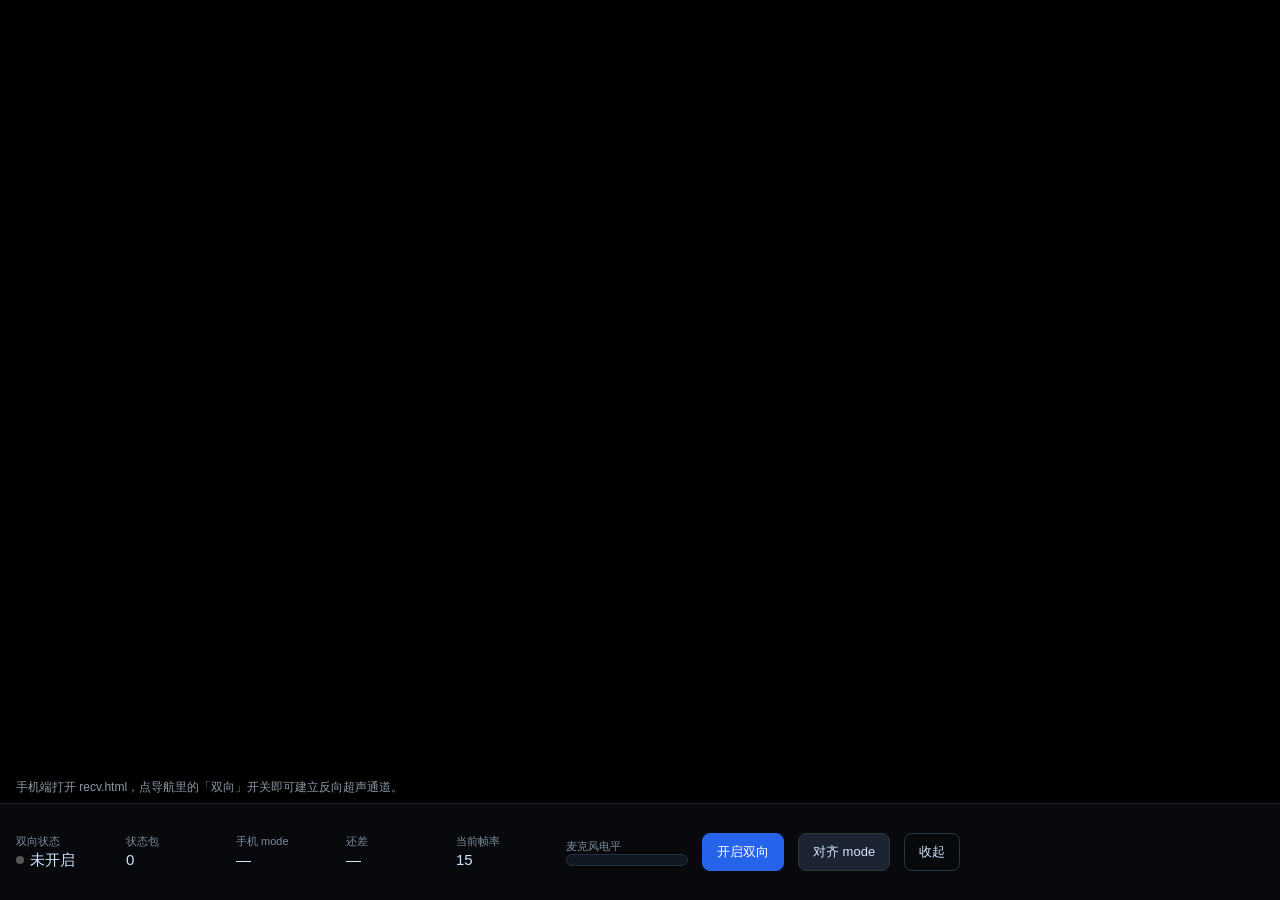
==== duplex.html @ 2a9c3bf8 "cimbar duplex: code + duplex ultrasonic channel (binaries in next commits)" ====
<!doctype html>
<html lang="zh-CN">
<head>
<meta charset="utf-8">
<meta name="viewport" content="width=device-width,initial-scale=1">
<title>Cimbar 双工 · 电脑端</title>
<style>
  html,body{margin:0;height:100%;background:#000;overflow:hidden;
    font:13px/1.5 -apple-system,"Segoe UI","Microsoft YaHei",sans-serif;color:#cfe3ff}
  #enc{position:fixed;inset:0 0 96px 0;border:0;width:100%;height:calc(100% - 96px);background:#000}
  #bar{position:fixed;left:0;right:0;bottom:0;height:96px;
    background:rgba(8,10,14,.92);border-top:1px solid #1d2530;
    display:flex;align-items:center;gap:14px;padding:0 16px;backdrop-filter:blur(6px)}
  .pill{display:flex;flex-direction:column;justify-content:center;min-width:96px}
  .pill b{font-size:11px;color:#7d8b9c;font-weight:400}
  .pill span{font-size:15px;font-variant-numeric:tabular-nums}
  .dot{display:inline-block;width:8px;height:8px;border-radius:50%;margin-right:6px;vertical-align:1px}
  .dot.off{background:#555} .dot.on{background:#2ea043} .dot.bad{background:#f85149}
  button{background:#1b2430;color:#cfe3ff;border:1px solid #2a3542;border-radius:8px;
    padding:9px 14px;font-size:13px;cursor:pointer}
  button:hover{background:#243040}
  button.primary{background:#2563eb;border-color:#2563eb;color:#fff}
  button.ghost{background:transparent}
  #meter{width:120px;height:10px;background:#121821;border:1px solid #24303d;border-radius:6px;overflow:hidden}
  #meter>i{display:block;height:100%;width:0;background:linear-gradient(90deg,#2ea043,#d29922,#f85149)}
  #tip{position:fixed;left:16px;bottom:104px;right:16px;font-size:12px;color:#8b97a5;pointer-events:none}
  #mini{position:fixed;right:14px;bottom:104px;display:none}
  .folded #bar{height:40px} .folded #enc{height:calc(100% - 40px)}
  .folded .pill,.folded #meter,.folded #auth{display:none}
</style>
</head>
<body>

<iframe id="enc" src="encoder.html"></iframe>

<div id="tip">手机端打开 recv.html，点导航里的「双向」开关即可建立反向超声通道。</div>

<div id="bar">
  <div class="pill">
    <b>双向状态</b>
    <span id="link"><i class="dot off"></i>未开启</span>
  </div>
  <div class="pill">
    <b>状态包</b>
    <span id="pk">0</span>
  </div>
  <div class="pill">
    <b>手机 mode</b>
    <span id="md">—</span>
  </div>
  <div class="pill">
    <b>还差</b>
    <span id="need">—</span>
  </div>
  <div class="pill">
    <b>当前帧率</b>
    <span id="fps">15</span>
  </div>
  <div class="pill">
    <b>麦克风电平</b>
    <div id="meter"><i></i></div>
  </div>
  <button class="primary" id="btnOn">开启双向</button>
  <button id="btnMode" title="开播前把编码模式对齐手机锁定的模式">对齐 mode</button>
  <button class="ghost" id="btnFold">收起</button>
</div>

<script src="duplex.js"></script>
<script src="duplex-rx.js"></script>
<script>
(function(){
  var enc = document.getElementById('enc');
  var st  = DuplexRx.state;

  function spin(el){ return el.querySelector('.dot'); }

  window.DuplexUI = function(){
    var s = st;
    var link = document.getElementById('link');
    var dot = link.querySelector('.dot');
    if (!s.on) { dot.className = 'dot off'; link.innerHTML = '<i class="dot off"></i>未开启'; }
    else if (s.fallback) { dot.className = 'dot bad'; link.innerHTML = '<i class="dot bad"></i>失联 · 已回退单向'; }
    else if (s.packets > 0) { dot.className = 'dot on'; link.innerHTML = '<i class="dot on"></i>在线'; }
    else { dot.className = 'dot'; link.innerHTML = '<i class="dot"></i>等待手机'; }

    document.getElementById('pk').textContent = s.packets;
    var ls = s.lastStatus;
    document.getElementById('md').textContent = ls ? (DuplexRx.modeName(ls.mode) + ' (' + ls.mode + ')') : '—';
    document.getElementById('need').textContent = ls ? (ls.need ? ls.need + ' 块' : '—') : '—';
    document.getElementById('fps').textContent = s.curFps;

    var m = document.getElementById('meter').querySelector('i');
    var lv = Math.min(1, s.level * 12);
    m.style.width = (lv * 100).toFixed(1) + '%';
    s.peak = 0;   // 峰值按帧清零，避免一直停在历史最大值
  };

  window.DuplexLog = function(msg){
    var t = document.getElementById('tip');
    if (t) { t.textContent = msg; t.style.color = '#9fb4cc'; }
    console.log(msg);
  };

  function target(){ return { Main: enc.contentWindow.Main, isPaused: function(){ return enc.contentWindow.Main.isPaused(); } }; }

  document.getElementById('btnOn').onclick = async function(){
    var ok = await DuplexRx.start(function(){ return enc.contentWindow; });
    this.textContent = ok ? '双向：开' : '开启失败';
    if (!ok) this.classList.remove('primary');
    DuplexUI();
  };

  document.getElementById('btnMode').onclick = function(){ DuplexRx.applyModeFromPhone(); DuplexUI(); };

  document.getElementById('btnFold').onclick = function(){
    document.body.classList.toggle('folded');
    this.textContent = document.body.classList.contains('folded') ? '展开' : '收起';
  };

  // 电平表刷新（独立于状态包节拍，方便自检时看"到底有没有听到"）
  setInterval(function(){
    if (st.on) {
      var m = document.getElementById('meter').querySelector('i');
      m.style.width = (Math.min(1, st.level * 12) * 100).toFixed(1) + '%';
    }
  }, 120);

  enc.addEventListener('load', function(){ DuplexUI(); });
  DuplexUI();
})();
</script>
</body>
</html>
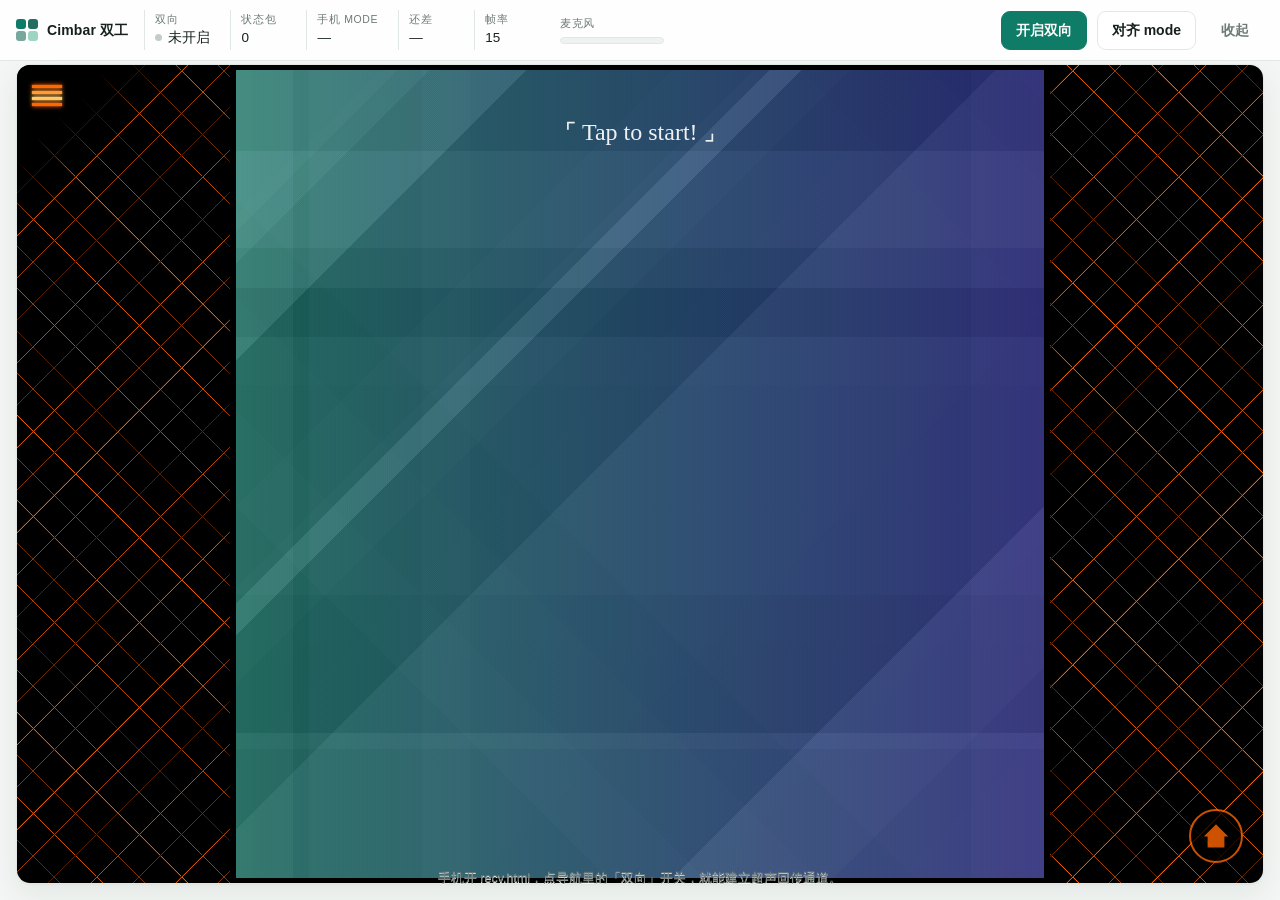
==== commit 05f5165e: "rebuild landing page (light), drop license gate, light control bar" ====
--- a/duplex.html
+++ b/duplex.html
@@ -5,65 +5,103 @@
 <meta name="viewport" content="width=device-width,initial-scale=1">
 <title>Cimbar 双工 · 电脑端</title>
 <style>
-  html,body{margin:0;height:100%;background:#000;overflow:hidden;
-    font:13px/1.5 -apple-system,"Segoe UI","Microsoft YaHei",sans-serif;color:#cfe3ff}
-  #enc{position:fixed;inset:0 0 96px 0;border:0;width:100%;height:calc(100% - 96px);background:#000}
-  #bar{position:fixed;left:0;right:0;bottom:0;height:96px;
-    background:rgba(8,10,14,.92);border-top:1px solid #1d2530;
-    display:flex;align-items:center;gap:14px;padding:0 16px;backdrop-filter:blur(6px)}
-  .pill{display:flex;flex-direction:column;justify-content:center;min-width:96px}
-  .pill b{font-size:11px;color:#7d8b9c;font-weight:400}
-  .pill span{font-size:15px;font-variant-numeric:tabular-nums}
-  .dot{display:inline-block;width:8px;height:8px;border-radius:50%;margin-right:6px;vertical-align:1px}
-  .dot.off{background:#555} .dot.on{background:#2ea043} .dot.bad{background:#f85149}
-  button{background:#1b2430;color:#cfe3ff;border:1px solid #2a3542;border-radius:8px;
-    padding:9px 14px;font-size:13px;cursor:pointer}
-  button:hover{background:#243040}
-  button.primary{background:#2563eb;border-color:#2563eb;color:#fff}
-  button.ghost{background:transparent}
-  #meter{width:120px;height:10px;background:#121821;border:1px solid #24303d;border-radius:6px;overflow:hidden}
-  #meter>i{display:block;height:100%;width:0;background:linear-gradient(90deg,#2ea043,#d29922,#f85149)}
-  #tip{position:fixed;left:16px;bottom:104px;right:16px;font-size:12px;color:#8b97a5;pointer-events:none}
-  #mini{position:fixed;right:14px;bottom:104px;display:none}
-  .folded #bar{height:40px} .folded #enc{height:calc(100% - 40px)}
-  .folded .pill,.folded #meter,.folded #auth{display:none}
+  :root{
+    --bg:#f3f6f4; --surface:#fff; --ink:#16211e; --muted:#6d7a75;
+    --line:#e1e8e4; --accent:#0e7c66; --accent-deep:#0a5f4f; --accent-soft:#e8f5f0;
+    --good:#1f7a4d; --bad:#b4423a; --shadow:0 1px 2px rgba(20,40,35,.04),0 10px 30px rgba(20,40,35,.07);
+  }
+  *{box-sizing:border-box}
+  html,body{height:100%;margin:0;background:var(--bg);color:var(--ink);
+    font:14px/1.5 -apple-system,BlinkMacSystemFont,"Segoe UI","PingFang SC","Microsoft YaHei",sans-serif}
+
+  #bar{
+    position:fixed;inset:0 0 auto 0;z-index:10;
+    display:flex;align-items:center;gap:10px;flex-wrap:wrap;
+    padding:10px 16px;background:rgba(255,255,255,.88);backdrop-filter:blur(10px);
+    border-bottom:1px solid var(--line)
+  }
+  .brand{display:flex;align-items:center;gap:9px;margin-right:6px}
+  .mark{width:22px;height:22px;display:grid;grid-template-columns:1fr 1fr;grid-template-rows:1fr 1fr;gap:2px}
+  .mark i{display:block;border-radius:3px;background:var(--accent)}
+  .mark i:nth-child(2){opacity:.9;background:var(--accent-deep)}
+  .mark i:nth-child(3){opacity:.55;background:var(--accent-deep)}
+  .mark i:nth-child(4){background:#9ed4c4}
+  .brand strong{font-weight:650;letter-spacing:.01em}
+
+  .stat{display:flex;flex-direction:column;min-width:66px;padding:2px 10px;border-left:1px solid var(--line)}
+  .stat b{font-size:10.5px;letter-spacing:.06em;color:var(--muted);font-weight:500;text-transform:uppercase}
+  .stat span{font-size:13.5px;font-variant-numeric:tabular-nums}
+
+  #link{display:flex;align-items:center;gap:6px}
+  .dot{width:7px;height:7px;border-radius:50%;background:#c3cdc8;flex:0 0 7px}
+  .dot.on{background:var(--good)} .dot.bad{background:var(--bad)}
+
+  #meter{width:104px;height:7px;background:#eef2f0;border:1px solid var(--line);border-radius:6px;overflow:hidden;margin-top:5px}
+  #meter>i{display:block;height:100%;width:0;background:linear-gradient(90deg,#3fa37a,#c9a227,#b4423a);transition:width .12s linear}
+
+  .spacer{flex:1 1 auto}
+  button{
+    font:inherit;font-weight:600;cursor:pointer;border-radius:9px;padding:8px 14px;
+    background:var(--surface);color:var(--ink);border:1px solid var(--line);
+    transition:background .15s ease,border-color .15s ease,transform .1s ease
+  }
+  button:hover{background:#f7faf8;border-color:#d2dbd7}
+  button:active{transform:translateY(1px)}
+  button.primary{background:var(--accent);border-color:var(--accent);color:#fff}
+  button.primary:hover{background:var(--accent-deep);border-color:var(--accent-deep)}
+  button.ghost{background:transparent;color:var(--muted);border-color:transparent}
+  button.ghost:hover{background:#f1f5f3;color:var(--ink)}
+
+  #stage{position:fixed;inset:0;padding:64px 16px 16px;display:flex}
+  #frame{
+    flex:1;display:flex;background:var(--surface);border:1px solid var(--line);
+    border-radius:14px;box-shadow:var(--shadow);overflow:hidden
+  }
+  #enc{flex:1;border:0;width:100%;height:100%;background:#fff;display:block}
+
+  #tip{
+    position:fixed;left:16px;right:16px;bottom:12px;z-index:9;
+    font-size:12.5px;color:var(--muted);text-align:center;pointer-events:none;
+    text-shadow:0 1px 0 rgba(255,255,255,.9)
+  }
+
+  .folded #bar .stat,.folded #bar #meter,.folded #bar #link{display:none}
+  .folded #stage{padding-top:56px}
 </style>
 </head>
 <body>
 
-<iframe id="enc" src="encoder.html"></iframe>
+<div id="bar">
+  <div class="brand">
+    <div class="mark" aria-hidden="true"><i></i><i></i><i></i><i></i></div>
+    <strong>Cimbar 双工</strong>
+  </div>
 
-<div id="tip">手机端打开 recv.html，点导航里的「双向」开关即可建立反向超声通道。</div>
-
-<div id="bar">
-  <div class="pill">
-    <b>双向状态</b>
-    <span id="link"><i class="dot off"></i>未开启</span>
+  <div class="stat">
+    <b>双向</b>
+    <span id="link"><i class="dot"></i>未开启</span>
   </div>
-  <div class="pill">
-    <b>状态包</b>
-    <span id="pk">0</span>
-  </div>
-  <div class="pill">
-    <b>手机 mode</b>
-    <span id="md">—</span>
-  </div>
-  <div class="pill">
-    <b>还差</b>
-    <span id="need">—</span>
-  </div>
-  <div class="pill">
-    <b>当前帧率</b>
-    <span id="fps">15</span>
-  </div>
-  <div class="pill">
-    <b>麦克风电平</b>
+  <div class="stat"><b>状态包</b><span id="pk">0</span></div>
+  <div class="stat"><b>手机 mode</b><span id="md">—</span></div>
+  <div class="stat"><b>还差</b><span id="need">—</span></div>
+  <div class="stat"><b>帧率</b><span id="fps">15</span></div>
+  <div class="stat" style="border-left:0">
+    <b>麦克风</b>
     <div id="meter"><i></i></div>
   </div>
+
+  <div class="spacer"></div>
+
   <button class="primary" id="btnOn">开启双向</button>
   <button id="btnMode" title="开播前把编码模式对齐手机锁定的模式">对齐 mode</button>
   <button class="ghost" id="btnFold">收起</button>
 </div>
+
+<div id="stage">
+  <div id="frame"><iframe id="enc" src="encoder.html"></iframe></div>
+</div>
+
+<div id="tip">手机开 recv.html，点导航里的「双向」开关，就能建立超声回传通道。</div>
 
 <script src="duplex.js"></script>
 <script src="duplex-rx.js"></script>
@@ -72,36 +110,27 @@
   var enc = document.getElementById('enc');
   var st  = DuplexRx.state;
 
-  function spin(el){ return el.querySelector('.dot'); }
+  window.DuplexUI = function(){
+    var link = document.getElementById('link');
+    var s = st;
 
-  window.DuplexUI = function(){
-    var s = st;
-    var link = document.getElementById('link');
-    var dot = link.querySelector('.dot');
-    if (!s.on) { dot.className = 'dot off'; link.innerHTML = '<i class="dot off"></i>未开启'; }
-    else if (s.fallback) { dot.className = 'dot bad'; link.innerHTML = '<i class="dot bad"></i>失联 · 已回退单向'; }
-    else if (s.packets > 0) { dot.className = 'dot on'; link.innerHTML = '<i class="dot on"></i>在线'; }
-    else { dot.className = 'dot'; link.innerHTML = '<i class="dot"></i>等待手机'; }
+    if (!s.on)            link.innerHTML = '<i class="dot"></i>未开启';
+    else if (s.fallback)  link.innerHTML = '<i class="dot bad"></i>失联 · 已回退单向';
+    else if (s.packets>0) link.innerHTML = '<i class="dot on"></i>在线';
+    else                  link.innerHTML = '<i class="dot"></i>等待手机';
 
     document.getElementById('pk').textContent = s.packets;
     var ls = s.lastStatus;
-    document.getElementById('md').textContent = ls ? (DuplexRx.modeName(ls.mode) + ' (' + ls.mode + ')') : '—';
+    document.getElementById('md').textContent   = ls ? DuplexRx.modeName(ls.mode) : '—';
     document.getElementById('need').textContent = ls ? (ls.need ? ls.need + ' 块' : '—') : '—';
-    document.getElementById('fps').textContent = s.curFps;
-
-    var m = document.getElementById('meter').querySelector('i');
-    var lv = Math.min(1, s.level * 12);
-    m.style.width = (lv * 100).toFixed(1) + '%';
-    s.peak = 0;   // 峰值按帧清零，避免一直停在历史最大值
+    document.getElementById('fps').textContent  = s.curFps;
   };
 
   window.DuplexLog = function(msg){
     var t = document.getElementById('tip');
-    if (t) { t.textContent = msg; t.style.color = '#9fb4cc'; }
+    if (t) t.textContent = msg;
     console.log(msg);
   };
-
-  function target(){ return { Main: enc.contentWindow.Main, isPaused: function(){ return enc.contentWindow.Main.isPaused(); } }; }
 
   document.getElementById('btnOn').onclick = async function(){
     var ok = await DuplexRx.start(function(){ return enc.contentWindow; });
@@ -117,15 +146,13 @@
     this.textContent = document.body.classList.contains('folded') ? '展开' : '收起';
   };
 
-  // 电平表刷新（独立于状态包节拍，方便自检时看"到底有没有听到"）
   setInterval(function(){
-    if (st.on) {
-      var m = document.getElementById('meter').querySelector('i');
-      m.style.width = (Math.min(1, st.level * 12) * 100).toFixed(1) + '%';
-    }
+    if (!st.on) return;
+    var m = document.querySelector('#meter > i');
+    m.style.width = (Math.min(1, st.level * 12) * 100).toFixed(1) + '%';
   }, 120);
 
-  enc.addEventListener('load', function(){ DuplexUI(); });
+  enc.addEventListener('load', DuplexUI);
   DuplexUI();
 })();
 </script>
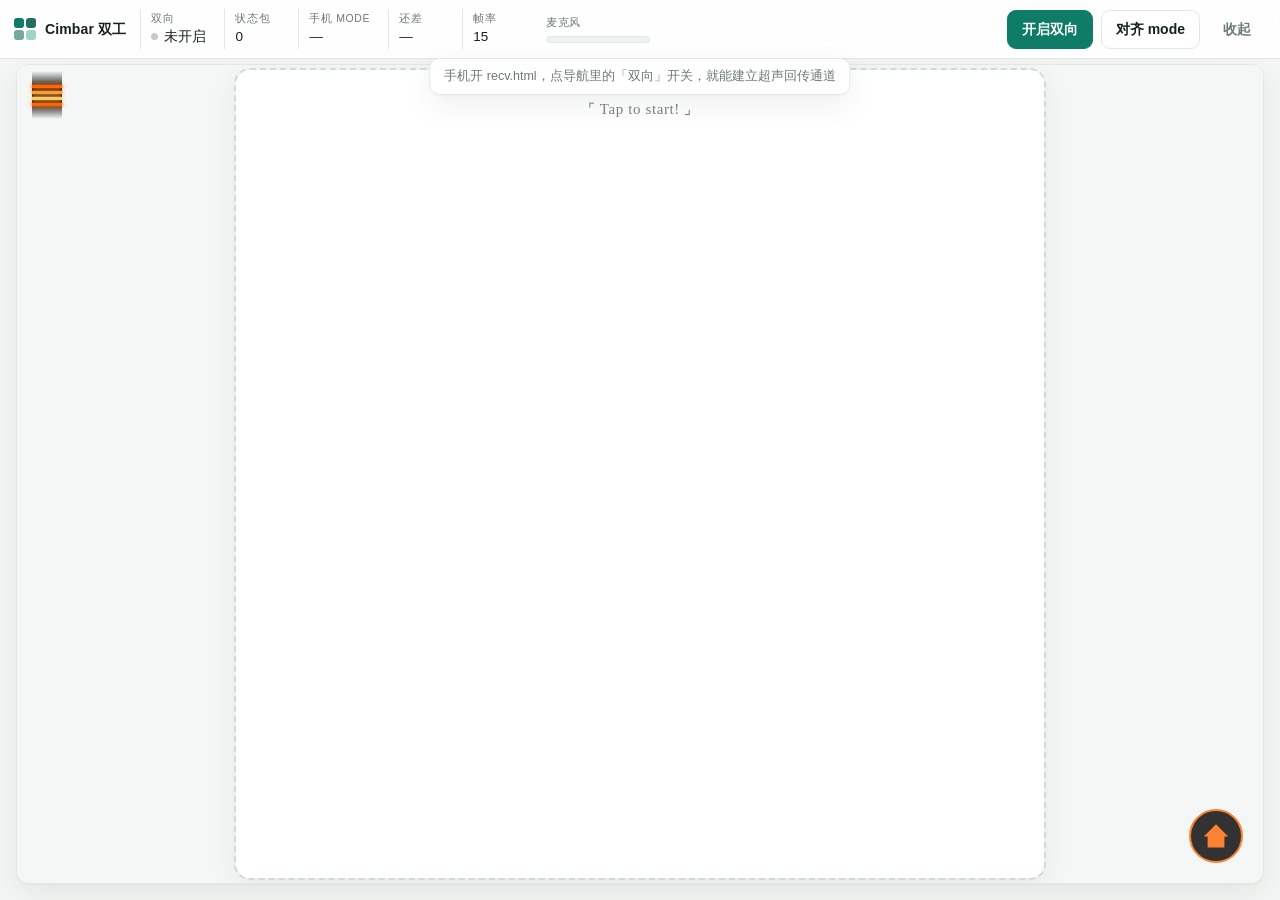
==== commit 5cbaff46: "light theme: encoder drop zone + duplex bar layout/toast" ====
--- a/duplex.html
+++ b/duplex.html
@@ -16,9 +16,9 @@
 
   #bar{
     position:fixed;inset:0 0 auto 0;z-index:10;
-    display:flex;align-items:center;gap:10px;flex-wrap:wrap;
-    padding:10px 16px;background:rgba(255,255,255,.88);backdrop-filter:blur(10px);
-    border-bottom:1px solid var(--line)
+    display:flex;align-items:center;gap:8px;flex-wrap:nowrap;
+    padding:9px 14px;background:rgba(255,255,255,.9);backdrop-filter:blur(10px);
+    border-bottom:1px solid var(--line);overflow:hidden
   }
   .brand{display:flex;align-items:center;gap:9px;margin-right:6px}
   .mark{width:22px;height:22px;display:grid;grid-template-columns:1fr 1fr;grid-template-rows:1fr 1fr;gap:2px}
@@ -60,9 +60,20 @@
   #enc{flex:1;border:0;width:100%;height:100%;background:#fff;display:block}
 
   #tip{
-    position:fixed;left:16px;right:16px;bottom:12px;z-index:9;
+    position:fixed;left:50%;transform:translate(-50%,-8px);top:58px;z-index:11;
+    max-width:min(560px,80vw);padding:8px 14px;border-radius:10px;
+    background:rgba(255,255,255,.96);border:1px solid var(--line);box-shadow:var(--shadow);
     font-size:12.5px;color:var(--muted);text-align:center;pointer-events:none;
-    text-shadow:0 1px 0 rgba(255,255,255,.9)
+    opacity:0;transition:opacity .25s ease,transform .25s ease
+  }
+  #tip.show{opacity:1;transform:translate(-50%,0)}
+
+  @media (max-width:1040px){
+    #stat-mode,#stat-need{display:none}
+  }
+  @media (max-width:820px){
+    #stat-pk{display:none}
+    .brand strong{display:none}
   }
 
   .folded #bar .stat,.folded #bar #meter,.folded #bar #link{display:none}
@@ -82,8 +93,8 @@
     <span id="link"><i class="dot"></i>未开启</span>
   </div>
   <div class="stat"><b>状态包</b><span id="pk">0</span></div>
-  <div class="stat"><b>手机 mode</b><span id="md">—</span></div>
-  <div class="stat"><b>还差</b><span id="need">—</span></div>
+  <div class="stat" id="stat-mode"><b>手机 mode</b><span id="md">—</span></div>
+  <div class="stat" id="stat-need"><b>还差</b><span id="need">—</span></div>
   <div class="stat"><b>帧率</b><span id="fps">15</span></div>
   <div class="stat" style="border-left:0">
     <b>麦克风</b>
@@ -128,7 +139,11 @@
 
   window.DuplexLog = function(msg){
     var t = document.getElementById('tip');
-    if (t) t.textContent = msg;
+    if (!t) return;
+    t.textContent = msg;
+    t.classList.add('show');
+    clearTimeout(window.__tipTimer);
+    window.__tipTimer = setTimeout(function(){ t.classList.remove('show'); }, 5000);
     console.log(msg);
   };
 
@@ -154,6 +169,7 @@
 
   enc.addEventListener('load', DuplexUI);
   DuplexUI();
+  window.DuplexLog('手机开 recv.html，点导航里的「双向」开关，就能建立超声回传通道');
 })();
 </script>
 </body>
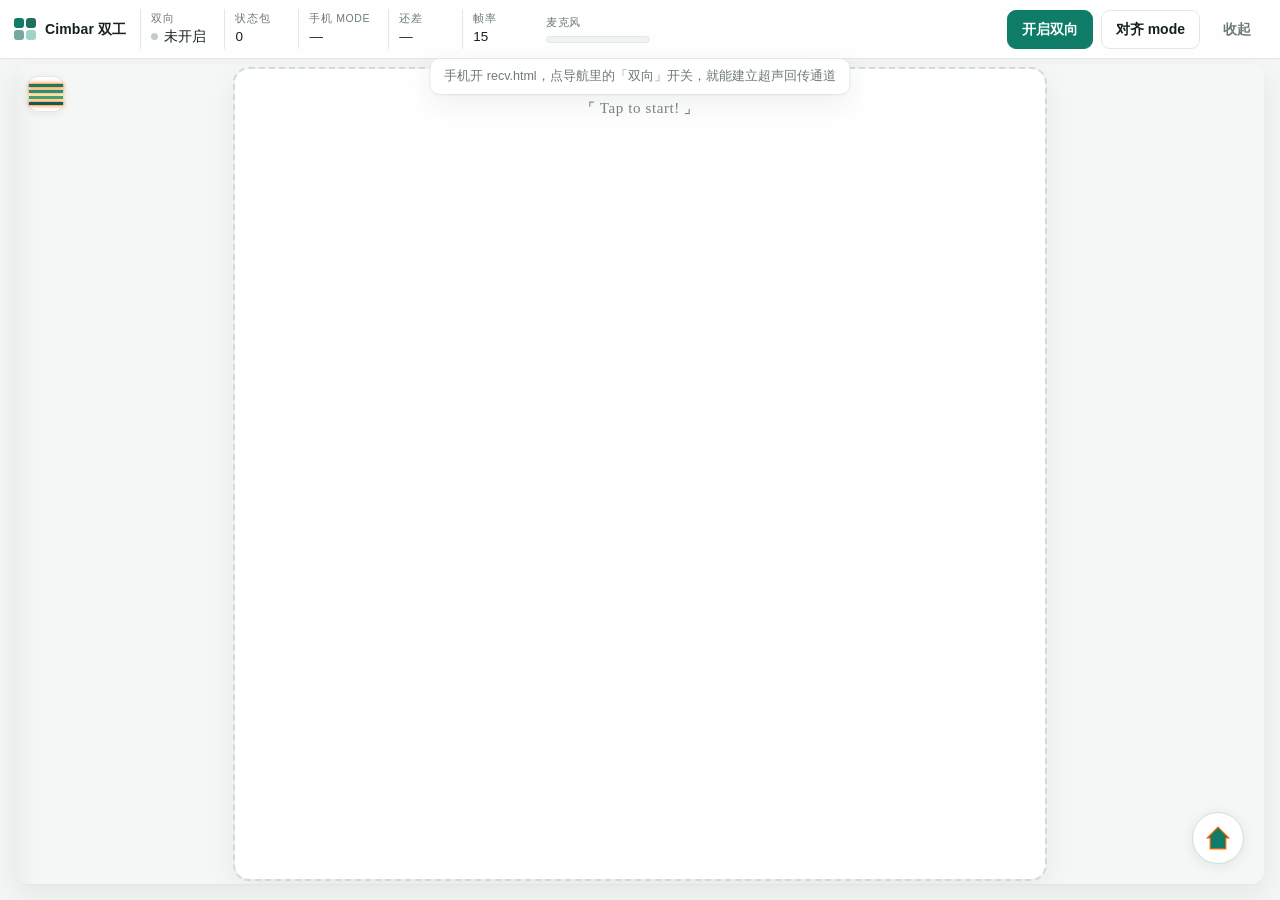
==== commit 20b9e510: "light theme for encoder nav + clean frame; combined with sw fix" ====
--- a/duplex.html
+++ b/duplex.html
@@ -54,7 +54,7 @@
 
   #stage{position:fixed;inset:0;padding:64px 16px 16px;display:flex}
   #frame{
-    flex:1;display:flex;background:var(--surface);border:1px solid var(--line);
+    flex:1;display:flex;background:var(--surface);border:0;
     border-radius:14px;box-shadow:var(--shadow);overflow:hidden
   }
   #enc{flex:1;border:0;width:100%;height:100%;background:#fff;display:block}
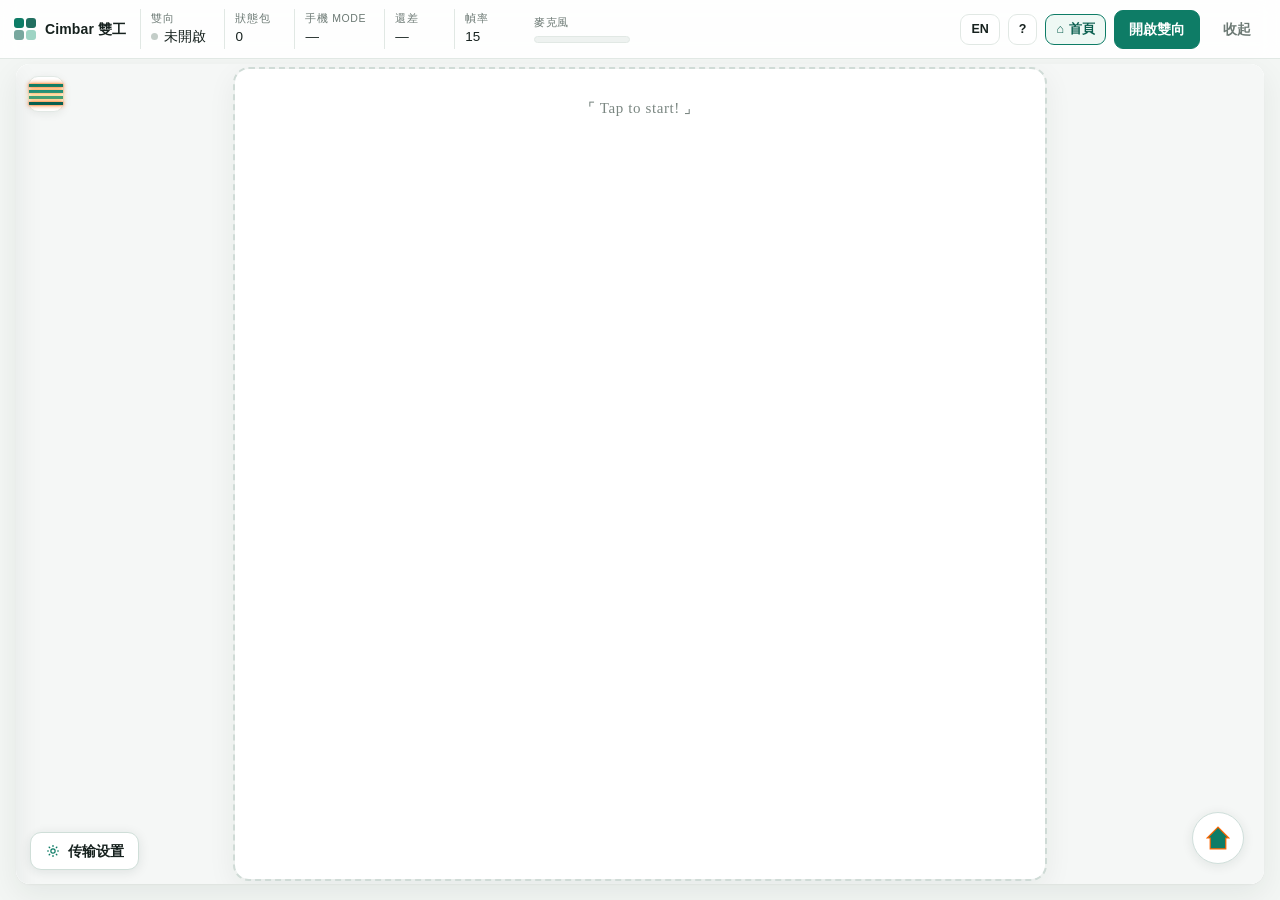
==== commit debf7f7f: "Site-wide shell: shared ui.js/ui.css, bilingual zh-Hant/EN on index/duplex/recv/merge, help modal re" ====
--- a/duplex.html
+++ b/duplex.html
@@ -1,9 +1,10 @@
 <!doctype html>
-<html lang="zh-CN">
+<html lang="zh-Hant">
 <head>
 <meta charset="utf-8">
 <meta name="viewport" content="width=device-width,initial-scale=1">
-<title>Cimbar 双工 · 电脑端</title>
+<title>Cimbar 雙工 · 電腦端</title>
+<link rel="stylesheet" href="ui.css">
 <style>
   :root{
     --bg:#f3f6f4; --surface:#fff; --ink:#16211e; --muted:#6d7a75;
@@ -12,7 +13,7 @@
   }
   *{box-sizing:border-box}
   html,body{height:100%;margin:0;background:var(--bg);color:var(--ink);
-    font:14px/1.5 -apple-system,BlinkMacSystemFont,"Segoe UI","PingFang SC","Microsoft YaHei",sans-serif}
+    font:14px/1.5 -apple-system,BlinkMacSystemFont,"Segoe UI","PingFang TC","Microsoft JhengHei","PingFang SC",sans-serif}
 
   #bar{
     position:fixed;inset:0 0 auto 0;z-index:10;
@@ -28,7 +29,7 @@
   .mark i:nth-child(4){background:#9ed4c4}
   .brand strong{font-weight:650;letter-spacing:.01em}
 
-  .stat{display:flex;flex-direction:column;min-width:66px;padding:2px 10px;border-left:1px solid var(--line)}
+  .stat{display:flex;flex-direction:column;min-width:62px;padding:2px 10px;border-left:1px solid var(--line)}
   .stat b{font-size:10.5px;letter-spacing:.06em;color:var(--muted);font-weight:500;text-transform:uppercase}
   .stat span{font-size:13.5px;font-variant-numeric:tabular-nums}
 
@@ -36,7 +37,7 @@
   .dot{width:7px;height:7px;border-radius:50%;background:#c3cdc8;flex:0 0 7px}
   .dot.on{background:var(--good)} .dot.bad{background:var(--bad)}
 
-  #meter{width:104px;height:7px;background:#eef2f0;border:1px solid var(--line);border-radius:6px;overflow:hidden;margin-top:5px}
+  #meter{width:96px;height:7px;background:#eef2f0;border:1px solid var(--line);border-radius:6px;overflow:hidden;margin-top:5px}
   #meter>i{display:block;height:100%;width:0;background:linear-gradient(90deg,#3fa37a,#c9a227,#b4423a);transition:width .12s linear}
 
   .spacer{flex:1 1 auto}
@@ -53,28 +54,21 @@
   button.ghost:hover{background:#f1f5f3;color:var(--ink)}
 
   #stage{position:fixed;inset:0;padding:64px 16px 16px;display:flex}
-  #frame{
-    flex:1;display:flex;background:var(--surface);border:0;
-    border-radius:14px;box-shadow:var(--shadow);overflow:hidden
-  }
+  #frame{flex:1;display:flex;background:var(--surface);border:0;
+    border-radius:14px;box-shadow:var(--shadow);overflow:hidden}
   #enc{flex:1;border:0;width:100%;height:100%;background:#fff;display:block}
 
   #tip{
     position:fixed;left:50%;transform:translate(-50%,-8px);top:58px;z-index:11;
     max-width:min(560px,80vw);padding:8px 14px;border-radius:10px;
     background:rgba(255,255,255,.96);border:1px solid var(--line);box-shadow:var(--shadow);
-    font-size:12.5px;color:var(--muted);text-align:center;pointer-events:none;
+    font-size:12.5px;color:var(--ink);text-align:center;pointer-events:none;
     opacity:0;transition:opacity .25s ease,transform .25s ease
   }
   #tip.show{opacity:1;transform:translate(-50%,0)}
 
-  @media (max-width:1040px){
-    #stat-mode,#stat-need{display:none}
-  }
-  @media (max-width:820px){
-    #stat-pk{display:none}
-    .brand strong{display:none}
-  }
+  @media (max-width:1100px){ #stat-mode,#stat-need{display:none} }
+  @media (max-width:880px){ #stat-pk{display:none} .brand strong{display:none} }
 
   .folded #bar .stat,.folded #bar #meter,.folded #bar #link{display:none}
   .folded #stage{padding-top:56px}
@@ -85,55 +79,120 @@
 <div id="bar">
   <div class="brand">
     <div class="mark" aria-hidden="true"><i></i><i></i><i></i><i></i></div>
-    <strong>Cimbar 双工</strong>
+    <strong>Cimbar 雙工</strong>
   </div>
 
   <div class="stat">
-    <b>双向</b>
-    <span id="link"><i class="dot"></i>未开启</span>
-  </div>
-  <div class="stat"><b>状态包</b><span id="pk">0</span></div>
-  <div class="stat" id="stat-mode"><b>手机 mode</b><span id="md">—</span></div>
-  <div class="stat" id="stat-need"><b>还差</b><span id="need">—</span></div>
-  <div class="stat"><b>帧率</b><span id="fps">15</span></div>
+    <b data-i18n="st.duplex">雙向</b>
+    <span id="link"><i class="dot"></i><em data-i18n="st.off">未開啟</em></span>
+  </div>
+  <div class="stat"><b data-i18n="st.pk">狀態包</b><span id="pk">0</span></div>
+  <div class="stat" id="stat-mode"><b data-i18n="st.mode">手機 mode</b><span id="md">—</span></div>
+  <div class="stat" id="stat-need"><b data-i18n="st.need">還差</b><span id="need">—</span></div>
+  <div class="stat"><b data-i18n="st.fps">幀率</b><span id="fps">15</span></div>
   <div class="stat" style="border-left:0">
-    <b>麦克风</b>
+    <b data-i18n="st.mic">麥克風</b>
     <div id="meter"><i></i></div>
   </div>
 
   <div class="spacer"></div>
 
-  <button class="primary" id="btnOn">开启双向</button>
-  <button id="btnMode" title="开播前把编码模式对齐手机锁定的模式">对齐 mode</button>
-  <button class="ghost" id="btnFold">收起</button>
+  <button class="u-topbtn u-lang" onclick="UI.toggle()" title="Language">EN</button>
+  <button class="u-topbtn" data-open="dlgHelp" title="說明書" data-i18n-title="nav.help">?</button>
+  <a class="u-topbtn u-home" href="index.html">⌂ <b data-i18n="nav.home">首頁</b></a>
+  <button class="primary" id="btnOn" data-i18n="btn.on">開啟雙向</button>
+  <button class="ghost" id="btnFold" data-i18n="btn.fold">收起</button>
 </div>
 
 <div id="stage">
   <div id="frame"><iframe id="enc" src="encoder.html"></iframe></div>
 </div>
 
-<div id="tip">手机开 recv.html，点导航里的「双向」开关，就能建立超声回传通道。</div>
-
+<div id="tip"></div>
+
+<div class="u-modal u-hide" id="dlgHelp">
+  <div class="u-sheet">
+    <div class="u-sheet-head"><span data-i18n="help.t">說明書</span><button class="u-x" data-close="dlgHelp">✕</button></div>
+    <div class="u-sheet-body">
+      <h4 data-i18n="help.h1">三步</h4>
+      <p data-i18n="help.p1">① 這頁就是發送端：中間那塊是編碼器，選檔案就開始播彩色碼。</p>
+      <p data-i18n="help.p2">② 手機開 recv.html，把碼填滿取景框，再點它選單裡的「雙向」。</p>
+      <p data-i18n="help.p3">③ 這頁按「開啟雙向」拿到麥克風，就開始收手機回傳的超聲狀態；收齊會自動停播。</p>
+
+      <h4 data-i18n="help.h2">上面那排數字</h4>
+      <p data-i18n="help.p4">雙向＝通道狀態（未開啟／等待手機／在線／失聯已回退）。狀態包＝累計收到的超聲包。手機 mode＝手機鎖定的編碼模式。還差＝手機回報還缺幾塊。幀率＝目前播放速度，會依手機回饋自動調。麥克風＝聽到的手機超聲強度。</p>
+
+      <h4 data-i18n="help.h3">對齊模式</h4>
+      <p data-i18n="help.p5">手機已鎖定某個編碼模式時，可按下面這顆讓電腦直接跟上，不必等自動協商。</p>
+      <div class="u-row"><button onclick="DuplexRx.applyModeFromPhone(); DuplexUI();" data-i18n="btn.mode">對齊手機 mode</button></div>
+
+      <h4 data-i18n="help.h4">前提</h4>
+      <p data-i18n="help.p6">要用 HTTPS 或 localhost 開啟才拿得到麥克風；沒有麥克風就退回純單向，播放照常。</p>
+    </div>
+  </div>
+</div>
+
+<script src="ui.js"></script>
 <script src="duplex.js"></script>
 <script src="duplex-rx.js"></script>
+<script>
+UI.add({
+  'nav.help': ['說明書', 'Help'],
+  'nav.home': ['首頁', 'Home'],
+  'st.duplex': ['雙向', 'Duplex'],
+  'st.off': ['未開啟', 'Off'],
+  'st.pk': ['狀態包', 'Packets'],
+  'st.mode': ['手機 mode', 'Phone mode'],
+  'st.need': ['還差', 'Missing'],
+  'st.fps': ['幀率', 'FPS'],
+  'st.mic': ['麥克風', 'Mic'],
+  'btn.on': ['開啟雙向', 'Start duplex'],
+  'btn.fold': ['收起', 'Fold'],
+  'btn.onOn': ['雙向：開', 'Duplex: on'],
+  'btn.onFail': ['開啟失敗', 'Failed'],
+  'btn.unfold': ['展開', 'Unfold'],
+  'btn.mode': ['對齊手機 mode', 'Match phone mode'],
+  'link.on': ['在線', 'Online'],
+  'link.wait': ['等待手機', 'Waiting'],
+  'link.bad': ['失聯 · 已回退單向', 'Lost · one-way'],
+  'help.t': ['說明書', 'Guide'],
+  'help.h1': ['三步', 'Three steps'],
+  'help.p1': ['① 這頁就是發送端：中間那塊是編碼器，選檔案就開始播彩色碼。', '1. This page is the sender — the middle panel is the encoder; pick a file and playback starts.'],
+  'help.p2': ['② 手機開 recv.html，把碼填滿取景框，再點它選單裡的「雙向」。', '2. Open recv.html on the phone, fill the viewfinder, then tap "Duplex" in its menu.'],
+  'help.p3': ['③ 這頁按「開啟雙向」拿到麥克風，就開始收手機回傳的超聲狀態；收齊會自動停播。', '3. Press "Start duplex" here to grant the mic; incoming ultrasound status then controls playback, which stops when the file is complete.'],
+  'help.h2': ['上面那排數字', 'The numbers above'],
+  'help.p4': ['雙向＝通道狀態（未開啟／等待手機／在線／失聯已回退）。狀態包＝累計收到的超聲包。手機 mode＝手機鎖定的編碼模式。還差＝手機回報還缺幾塊。幀率＝目前播放速度，會依手機回饋自動調。麥克風＝聽到的手機超聲強度。',
+    'Duplex = channel state (off / waiting / online / lost and fallen back). Packets = ultrasound packets received. Phone mode = the mode the phone locked. Missing = blocks the phone still needs. FPS = current playback rate, adjusted from feedback. Mic = received ultrasound level.'],
+  'help.h3': ['對齊模式', 'Match mode'],
+  'help.p5': ['手機已鎖定某個編碼模式時，可按下面這顆讓電腦直接跟上，不必等自動協商。',
+    'If the phone has locked a mode, use the button below so the PC follows immediately instead of waiting for negotiation.'],
+  'help.h4': ['前提', 'Prerequisite'],
+  'help.p6': ['要用 HTTPS 或 localhost 開啟才拿得到麥克風；沒有麥克風就退回純單向，播放照常。',
+    'Serve over HTTPS or localhost to get the mic; without it the link falls back to one-way and playback continues.']
+});
+UI.apply();
+</script>
+
 <script>
 (function(){
   var enc = document.getElementById('enc');
   var st  = DuplexRx.state;
+  function T(k, fb) { return (window.UI && UI.t) ? UI.t(k) : fb; }
 
   window.DuplexUI = function(){
     var link = document.getElementById('link');
     var s = st;
-
-    if (!s.on)            link.innerHTML = '<i class="dot"></i>未开启';
-    else if (s.fallback)  link.innerHTML = '<i class="dot bad"></i>失联 · 已回退单向';
-    else if (s.packets>0) link.innerHTML = '<i class="dot on"></i>在线';
-    else                  link.innerHTML = '<i class="dot"></i>等待手机';
+    var txt;
+    if (!s.on) txt = '<i class="dot"></i>' + T('st.off', '未開啟');
+    else if (s.fallback) txt = '<i class="dot bad"></i>' + T('link.bad', '失聯 · 已回退單向');
+    else if (s.packets > 0) txt = '<i class="dot on"></i>' + T('link.on', '在線');
+    else txt = '<i class="dot"></i>' + T('link.wait', '等待手機');
+    link.innerHTML = txt;
 
     document.getElementById('pk').textContent = s.packets;
     var ls = s.lastStatus;
     document.getElementById('md').textContent   = ls ? DuplexRx.modeName(ls.mode) : '—';
-    document.getElementById('need').textContent = ls ? (ls.need ? ls.need + ' 块' : '—') : '—';
+    document.getElementById('need').textContent = ls ? (ls.need ? ls.need : '—') : '—';
     document.getElementById('fps').textContent  = s.curFps;
   };
 
@@ -144,22 +203,21 @@
     t.classList.add('show');
     clearTimeout(window.__tipTimer);
     window.__tipTimer = setTimeout(function(){ t.classList.remove('show'); }, 5000);
-    console.log(msg);
   };
 
   document.getElementById('btnOn').onclick = async function(){
     var ok = await DuplexRx.start(function(){ return enc.contentWindow; });
-    this.textContent = ok ? '双向：开' : '开启失败';
+    this.textContent = ok ? T('btn.onOn','雙向：開') : T('btn.onFail','開啟失敗');
     if (!ok) this.classList.remove('primary');
     DuplexUI();
   };
 
-  document.getElementById('btnMode').onclick = function(){ DuplexRx.applyModeFromPhone(); DuplexUI(); };
-
   document.getElementById('btnFold').onclick = function(){
     document.body.classList.toggle('folded');
-    this.textContent = document.body.classList.contains('folded') ? '展开' : '收起';
-  };
+    this.textContent = document.body.classList.contains('folded') ? T('btn.unfold','展開') : T('btn.fold','收起');
+  };
+
+  window.addEventListener('ui-lang', DuplexUI);
 
   setInterval(function(){
     if (!st.on) return;
@@ -169,7 +227,6 @@
 
   enc.addEventListener('load', DuplexUI);
   DuplexUI();
-  window.DuplexLog('手机开 recv.html，点导航里的「双向」开关，就能建立超声回传通道');
 })();
 </script>
 </body>
--- a/ui.css
+++ b/ui.css
@@ -0,0 +1,32 @@
+/* 共用外殼：頂欄按鈕 / 說明書彈窗 / 頁腳版本戳
+ * 只提供樣式，行為在 ui.js。三頁（index / duplex / recv）共用同一套視覺。 */
+:root{
+  --u-bg:#f5f7f6; --u-ink:#16211e; --u-muted:#6c7a75; --u-line:#e1e8e4;
+  --u-accent:#0e7c66; --u-deep:#0a5f4f; --u-soft:#eef8f4;
+}
+.u-topbtn{
+  display:inline-flex;align-items:center;gap:5px;padding:7px 10px;font-size:12.5px;border-radius:9px;
+  border:1px solid var(--u-line);background:#fff;color:var(--u-ink);font-weight:600;
+  cursor:pointer;text-decoration:none;font-family:inherit;line-height:1.2;
+}
+.u-topbtn:hover{border-color:#cfded8}
+.u-topbtn.u-home{border-color:var(--u-accent);color:var(--u-deep);background:var(--u-soft)}
+.u-topbtn.u-home b{font-weight:700}
+.u-chipline{display:inline-flex;align-items:center;gap:6px;font-size:12.5px;color:var(--u-muted)}
+
+.u-modal{position:fixed;left:0;top:0;right:0;bottom:0;background:rgba(12,22,19,.58);z-index:900;
+  display:flex;align-items:flex-end;justify-content:center}
+.u-modal.u-hide{display:none!important}
+.u-sheet{background:#fff;width:100%;max-width:760px;max-height:88vh;border-radius:16px 16px 0 0;
+  display:flex;flex-direction:column;box-shadow:0 -14px 50px rgba(0,0,0,.30);outline:1px solid var(--u-line)}
+.u-sheet-head{display:flex;align-items:center;padding:14px 16px;border-bottom:1px solid var(--u-line);
+  font-weight:700;font-size:14px;color:var(--u-deep)}
+.u-sheet-head .u-x{margin-left:auto;border:none;background:none;font-size:18px;color:var(--u-muted);cursor:pointer;padding:2px 6px}
+.u-sheet-body{padding:14px 16px 26px;overflow:auto;color:#33413c}
+.u-sheet-body h4{margin:16px 0 6px;font-size:13px;color:var(--u-deep);letter-spacing:.04em}
+.u-sheet-body p{margin:0;font-size:13.5px;line-height:1.8}
+.u-sheet-body .u-row{display:flex;gap:8px;flex-wrap:wrap;margin:8px 0 2px}
+.u-sheet-body button{font:inherit;font-weight:600;cursor:pointer;border-radius:9px;padding:8px 13px;
+  background:#fff;color:var(--u-ink);border:1px solid var(--u-line)}
+.u-sheet-body button:hover{border-color:#cfded8;background:#f7faf8}
+.u-ver{color:var(--u-muted);font-size:12px}
